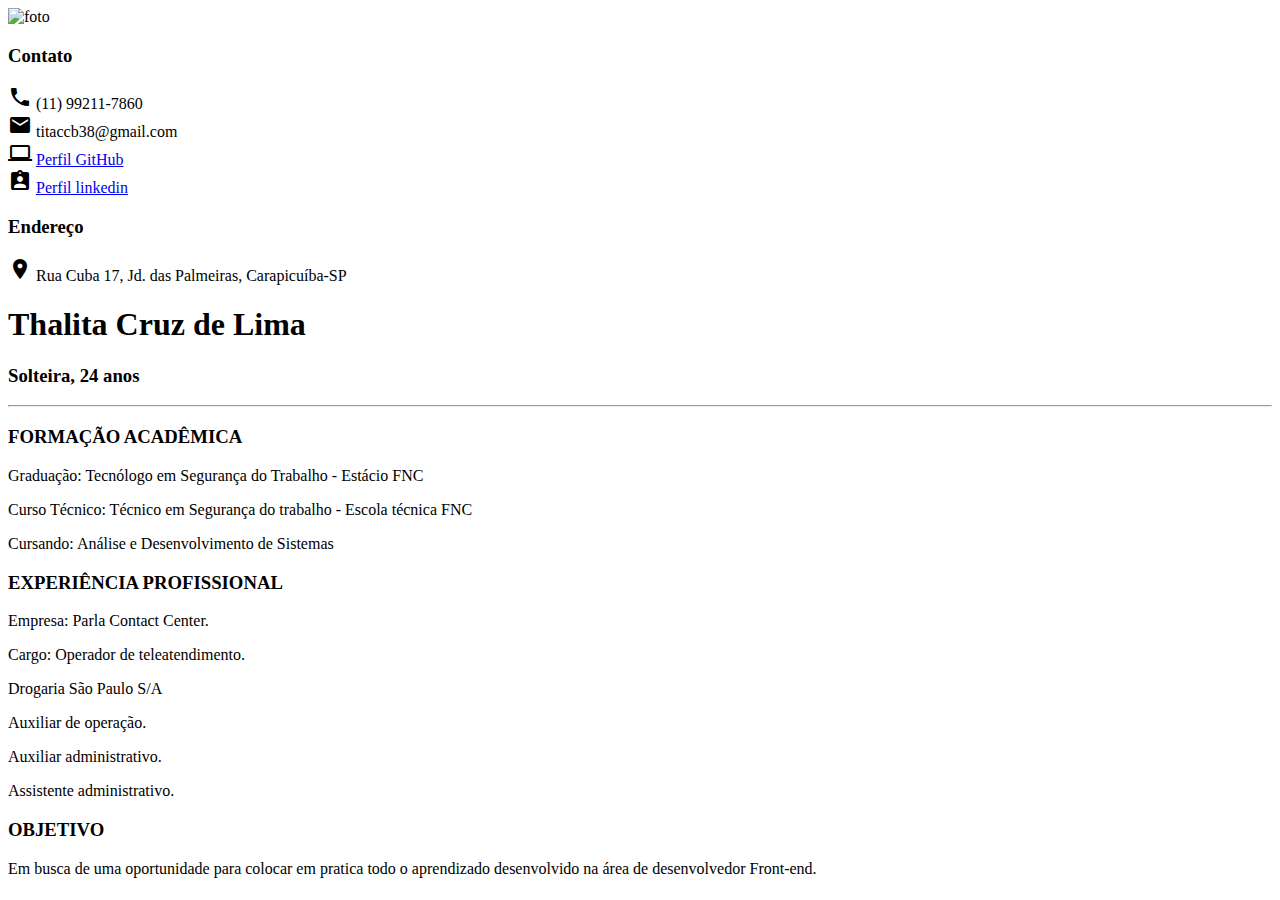
==== curriculo.html @ 1a16dd29 "Subir curriculo" ====
<!DOCTYPE html>
<html lang="en">
<head>
    <meta charset="UTF-8">
    <meta http-equiv="X-UA-Compatible" content="IE=edge">
    <meta name="viewport" content="width=device-width, initial-scale=1.0">
    <link rel="stylesheet" href="curriculo.css">
    <link href="https://fonts.googleapis.com/icon?family=Material+Icons"
      rel="stylesheet">
    <title>Meu curriculo</title>
</head>
<body>
   <div class="Principal">
       <div class="lado_esquerdo">
            <img src="me.jpg" alt="foto" width="150px" 
            height="150px" class="foto_perfil">
            <section>
                <h3 class="titulo_contato">Contato</h3>         
                <div class="bloco_informação">
                     <span class="material-icons icone_branco">call</span>
                     <span class="descrição">(11) 99211-7860</span>
                </div>
                <div class="bloco_informação">
                    <span class="material-icons icone_branco"> email</span>
                    <span class="descrição">titaccb38@gmail.com</span>
                </div>
            <div class="bloco_informação">
                <span class="material-icons icone_branco">computer</span>
                <span class="descrição">
                    <a class="linkedin" href="http://github.com/ThaCruLim" target="blank">Perfil GitHub</a>
                </span>  
            </div>  
            <div class="bloco_informação">
                <span class="material-icons icone_branco">assignment_ind</span>
                <span class="descrição">
                    <a class="linkedin" href="http://www.linkedin.com/in/thalita-lima-1a763720b" target="blank">Perfil linkedin</a>
                </span>  
            </div>  
            </section>
            <section>
                <h3 class="titulo_contato">Endereço</h3>         
                <div class="bloco_informação">
                     <span class="material-icons icone_branco">location_on</span>
                     <span class="descrição">Rua Cuba 17, Jd. das Palmeiras, Carapicuíba-SP</span>
                </div>
                
            </section>
            
       </div>
       <div class="lado_direito">
            <section>
                <h1 class="name">Thalita Cruz de Lima</h1>
                <h3 class="name2">Solteira, 24 anos</h3>
                <hr class="line">
            </section>
        <section>
            <h3 class="sub2">FORMAÇÃO ACADÊMICA</h3>
        <div class="escolaridade">
            <p><LI>Graduação: Tecnólogo em Segurança do Trabalho - Estácio FNC</LI></p>
            <p><li>Curso Técnico: Técnico em Segurança do trabalho - Escola técnica FNC</li></p>
            <p><li>Cursando: Análise e Desenvolvimento de Sistemas</li></p>
        </div>
        </section>
        <section>
            <h3 class="sub2">EXPERIÊNCIA PROFISSIONAL</h3>
            <div class="profissional">
            <LI>Empresa: Parla Contact Center.</LI>
                <p class="sub">Cargo: Operador de teleatendimento.</p>
            <li>Drogaria São Paulo S/A</li>
                <p class="sub">Auxiliar de operação.</p> 
                <p class="sub">Auxiliar administrativo.</p> 
                <p class="sub">Assistente administrativo.</p> 
            </div>
        </section>
        <section>
            <h3 class="sub2">OBJETIVO</h3>
            <div class="profissional">
                <li> Em busca de uma oportunidade para colocar em pratica todo o aprendizado desenvolvido na área de desenvolvedor Front-end.</li>
            </div>
        </section>


       </div>

   </div> 
</body>
</html>
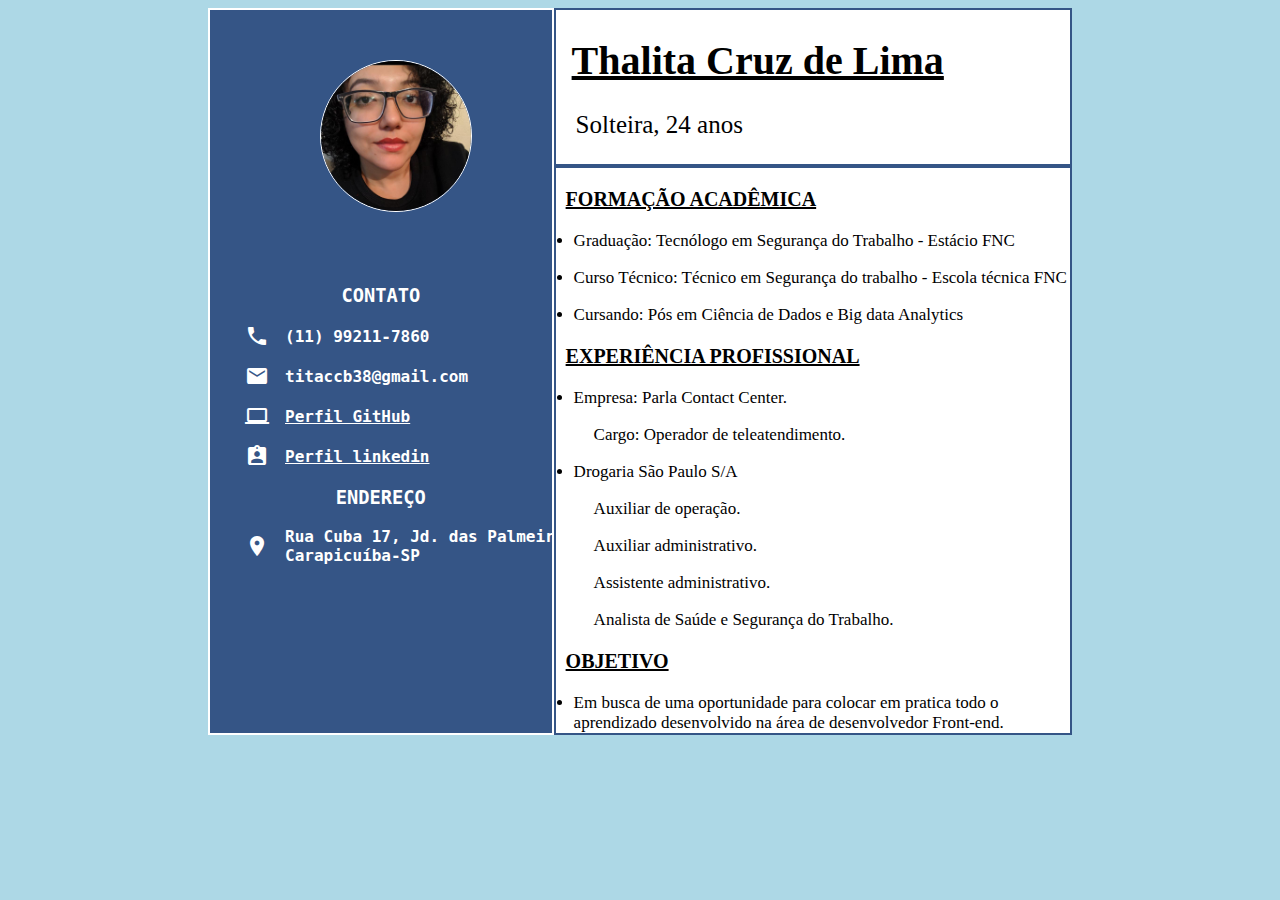
==== commit f37f91e1: "Update curriculo.html" ====
--- a/curriculo.html
+++ b/curriculo.html
@@ -58,7 +58,7 @@
         <div class="escolaridade">
             <p><LI>Graduação: Tecnólogo em Segurança do Trabalho - Estácio FNC</LI></p>
             <p><li>Curso Técnico: Técnico em Segurança do trabalho - Escola técnica FNC</li></p>
-            <p><li>Cursando: Análise e Desenvolvimento de Sistemas</li></p>
+            <p><li>Cursando: Pós em Ciência de Dados e Big data Analytics</li></p>
         </div>
         </section>
         <section>
@@ -70,6 +70,7 @@
                 <p class="sub">Auxiliar de operação.</p> 
                 <p class="sub">Auxiliar administrativo.</p> 
                 <p class="sub">Assistente administrativo.</p> 
+                <p class="sub">Analista de Saúde e Segurança do Trabalho.</p> 
             </div>
         </section>
         <section>
@@ -84,4 +85,4 @@
 
    </div> 
 </body>
-</html>+</html>
--- a/curriculo.css
+++ b/curriculo.css
@@ -0,0 +1,114 @@
+body {
+    background-color: lightblue;
+}
+
+h3{
+    font-family: Adale Mono, monospace;
+}
+
+.Principal{
+background-color: white;
+margin: 0 200px 0 200px;
+height: auto;
+display: grid;
+grid-template-columns: 1fr 60%;
+}
+
+.lado_esquerdo{
+    background-color: #355586;
+    border: 2px solid white;
+}
+
+.lado_direito {
+    border: 2px solid #355586;
+}
+
+
+.foto_perfil{
+    margin: 50px -10px 50px 110px;
+    border-radius: 50%;
+    justify-content: center;
+    border: 1px solid white;
+}
+
+.titulo_contato{
+    color: white;
+    text-align: center;
+    text-transform: uppercase;
+}
+
+.material-icons.icone_branco{
+    color: white;
+}
+
+.bloco_informação{
+display: flex;
+flex-direction: row;
+margin-left: 35px;
+margin-bottom: 16px;
+width: 100%;
+align-items: center;
+}
+
+.descrição{
+    font-size: 16px;
+    color: white;
+    font-weight: 600;
+    font-family: adele mono, monospace;
+    margin-left: 16px;
+}
+
+.name{
+    font-size: 40px;
+    color: black;
+    font-weight: 600;
+    font-family: 'Times New Roman', Times, serif;
+    margin-left: 16px;
+    text-decoration: underline;
+}
+
+.name2{
+    font-size: 25px;
+    color: black;
+    font-weight: 200;
+    font-family: 'Times New Roman', Times, serif;
+    margin-left: 20px;
+}
+
+.line{
+    color: #355586;
+    border: 2px solid;
+}
+
+.linkedin{
+    color: white;
+}
+
+.sub{
+    margin-left: 20px;
+}
+
+.escolaridade{
+    font-size: 17px;
+    color: black;
+    font-weight: 300;
+    font-family: 'Times New Roman', Times, serif;
+    margin-left: 18px;
+}
+
+.profissional{
+    font-size: 17px;
+    color: black;
+    font-weight: 300;
+    font-family: 'Times New Roman', Times, serif;
+    margin-left: 18px;
+}
+
+.sub2{
+    font-size: 20px;
+    color: black;
+    font-weight: 600;
+    font-family: 'Times New Roman', Times, serif;
+    margin-left: 10px;
+    text-decoration: underline;
+}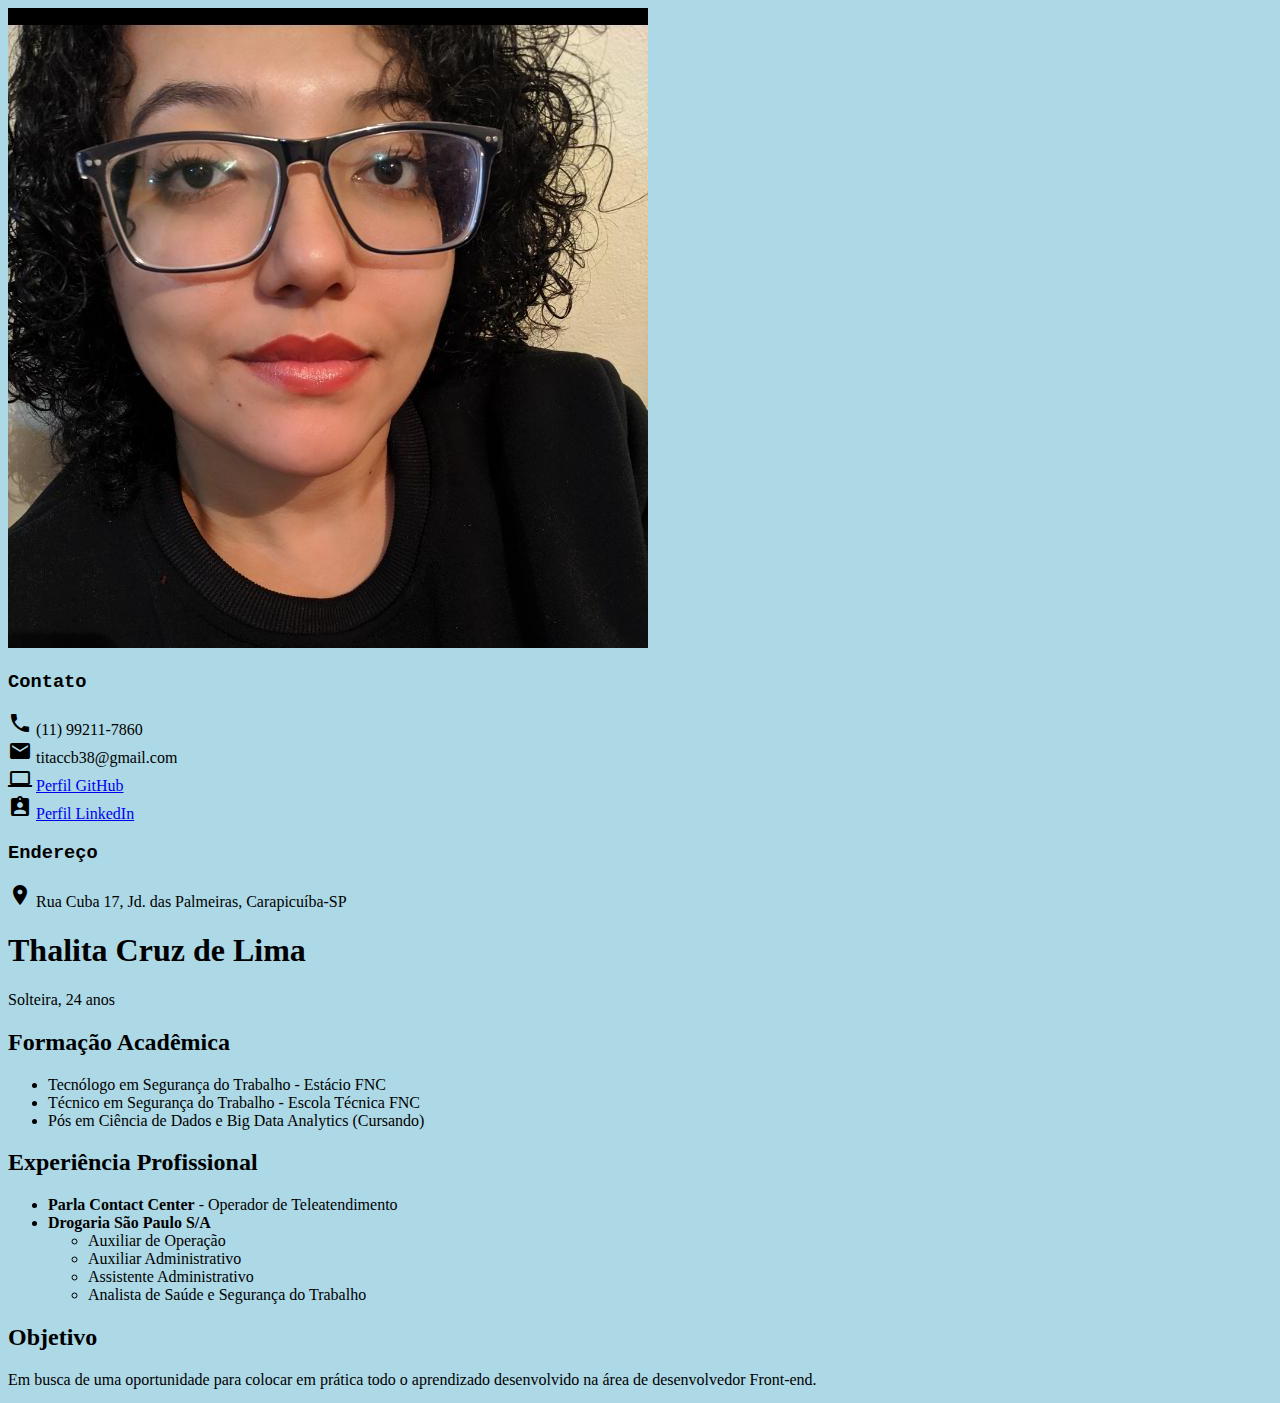
==== commit 15ce58e0: "Update curriculo.html" ====
--- a/curriculo.html
+++ b/curriculo.html
@@ -5,84 +5,76 @@
     <meta http-equiv="X-UA-Compatible" content="IE=edge">
     <meta name="viewport" content="width=device-width, initial-scale=1.0">
     <link rel="stylesheet" href="curriculo.css">
-    <link href="https://fonts.googleapis.com/icon?family=Material+Icons"
-      rel="stylesheet">
-    <title>Meu curriculo</title>
+    <link href="https://fonts.googleapis.com/css2?family=Roboto:wght@400;700&family=Poppins:wght@300;500;700&display=swap" rel="stylesheet">
+    <link href="https://fonts.googleapis.com/icon?family=Material+Icons" rel="stylesheet">
+    <title>Currículo Profissional</title>
 </head>
 <body>
-   <div class="Principal">
-       <div class="lado_esquerdo">
-            <img src="me.jpg" alt="foto" width="150px" 
-            height="150px" class="foto_perfil">
+    <div class="container">
+        <div class="sidebar">
+            <img src="me.jpg" alt="Foto de perfil" class="foto-perfil">
+            <section class="contato">
+                <h3>Contato</h3>
+                <div class="info">
+                    <span class="material-icons">call</span>
+                    <span>(11) 99211-7860</span>
+                </div>
+                <div class="info">
+                    <span class="material-icons">email</span>
+                    <span>titaccb38@gmail.com</span>
+                </div>
+                <div class="info">
+                    <span class="material-icons">computer</span>
+                    <a href="http://github.com/ThaCruLim" target="_blank">Perfil GitHub</a>
+                </div>
+                <div class="info">
+                    <span class="material-icons">assignment_ind</span>
+                    <a href="http://www.linkedin.com/in/thalita-lima-1a763720b" target="_blank">Perfil LinkedIn</a>
+                </div>
+            </section>
+            <section class="endereco">
+                <h3>Endereço</h3>
+                <div class="info">
+                    <span class="material-icons">location_on</span>
+                    <span>Rua Cuba 17, Jd. das Palmeiras, Carapicuíba-SP</span>
+                </div>
+            </section>
+        </div>
+        <div class="conteudo">
+            <header>
+                <h1>Thalita Cruz de Lima</h1>
+                <p>Solteira, 24 anos</p>
+            </header>
             <section>
-                <h3 class="titulo_contato">Contato</h3>         
-                <div class="bloco_informação">
-                     <span class="material-icons icone_branco">call</span>
-                     <span class="descrição">(11) 99211-7860</span>
-                </div>
-                <div class="bloco_informação">
-                    <span class="material-icons icone_branco"> email</span>
-                    <span class="descrição">titaccb38@gmail.com</span>
-                </div>
-            <div class="bloco_informação">
-                <span class="material-icons icone_branco">computer</span>
-                <span class="descrição">
-                    <a class="linkedin" href="http://github.com/ThaCruLim" target="blank">Perfil GitHub</a>
-                </span>  
-            </div>  
-            <div class="bloco_informação">
-                <span class="material-icons icone_branco">assignment_ind</span>
-                <span class="descrição">
-                    <a class="linkedin" href="http://www.linkedin.com/in/thalita-lima-1a763720b" target="blank">Perfil linkedin</a>
-                </span>  
-            </div>  
+                <h2>Formação Acadêmica</h2>
+                <ul>
+                    <li>Tecnólogo em Segurança do Trabalho - Estácio FNC</li>
+                    <li>Técnico em Segurança do Trabalho - Escola Técnica FNC</li>
+                    <li>Pós em Ciência de Dados e Big Data Analytics (Cursando)</li>
+                </ul>
             </section>
             <section>
-                <h3 class="titulo_contato">Endereço</h3>         
-                <div class="bloco_informação">
-                     <span class="material-icons icone_branco">location_on</span>
-                     <span class="descrição">Rua Cuba 17, Jd. das Palmeiras, Carapicuíba-SP</span>
-                </div>
-                
+                <h2>Experiência Profissional</h2>
+                <ul>
+                    <li>
+                        <strong>Parla Contact Center</strong> - Operador de Teleatendimento
+                    </li>
+                    <li>
+                        <strong>Drogaria São Paulo S/A</strong>
+                        <ul>
+                            <li>Auxiliar de Operação</li>
+                            <li>Auxiliar Administrativo</li>
+                            <li>Assistente Administrativo</li>
+                            <li>Analista de Saúde e Segurança do Trabalho</li>
+                        </ul>
+                    </li>
+                </ul>
             </section>
-            
-       </div>
-       <div class="lado_direito">
             <section>
-                <h1 class="name">Thalita Cruz de Lima</h1>
-                <h3 class="name2">Solteira, 24 anos</h3>
-                <hr class="line">
+                <h2>Objetivo</h2>
+                <p>Em busca de uma oportunidade para colocar em prática todo o aprendizado desenvolvido na área de desenvolvedor Front-end.</p>
             </section>
-        <section>
-            <h3 class="sub2">FORMAÇÃO ACADÊMICA</h3>
-        <div class="escolaridade">
-            <p><LI>Graduação: Tecnólogo em Segurança do Trabalho - Estácio FNC</LI></p>
-            <p><li>Curso Técnico: Técnico em Segurança do trabalho - Escola técnica FNC</li></p>
-            <p><li>Cursando: Pós em Ciência de Dados e Big data Analytics</li></p>
         </div>
-        </section>
-        <section>
-            <h3 class="sub2">EXPERIÊNCIA PROFISSIONAL</h3>
-            <div class="profissional">
-            <LI>Empresa: Parla Contact Center.</LI>
-                <p class="sub">Cargo: Operador de teleatendimento.</p>
-            <li>Drogaria São Paulo S/A</li>
-                <p class="sub">Auxiliar de operação.</p> 
-                <p class="sub">Auxiliar administrativo.</p> 
-                <p class="sub">Assistente administrativo.</p> 
-                <p class="sub">Analista de Saúde e Segurança do Trabalho.</p> 
-            </div>
-        </section>
-        <section>
-            <h3 class="sub2">OBJETIVO</h3>
-            <div class="profissional">
-                <li> Em busca de uma oportunidade para colocar em pratica todo o aprendizado desenvolvido na área de desenvolvedor Front-end.</li>
-            </div>
-        </section>
-
-
-       </div>
-
-   </div> 
+    </div>
 </body>
 </html>
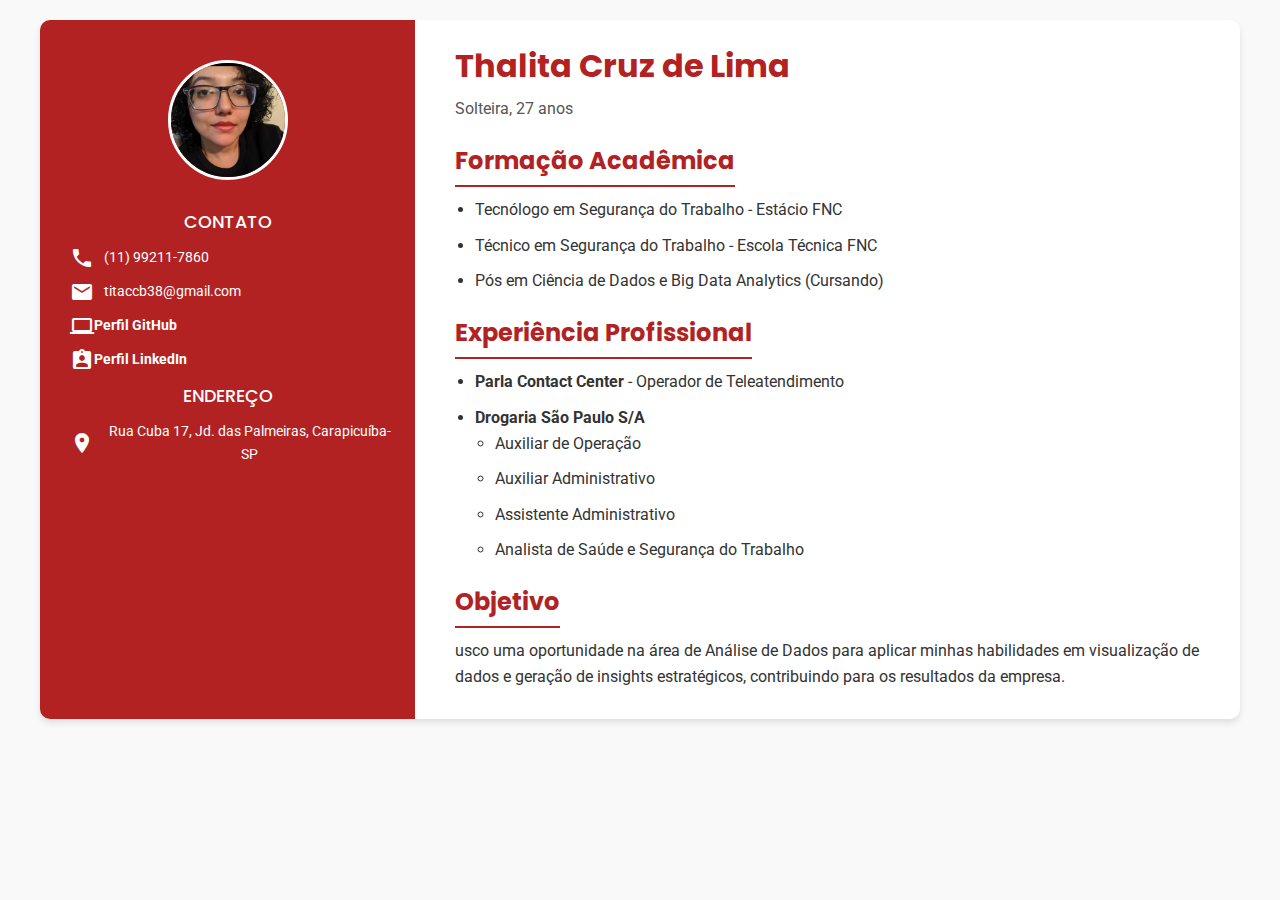
==== commit 2d6f56b6: "Update curriculo.html" ====
--- a/curriculo.html
+++ b/curriculo.html
@@ -43,7 +43,7 @@
         <div class="conteudo">
             <header>
                 <h1>Thalita Cruz de Lima</h1>
-                <p>Solteira, 24 anos</p>
+                <p>Solteira, 27 anos</p>
             </header>
             <section>
                 <h2>Formação Acadêmica</h2>
@@ -72,7 +72,7 @@
             </section>
             <section>
                 <h2>Objetivo</h2>
-                <p>Em busca de uma oportunidade para colocar em prática todo o aprendizado desenvolvido na área de desenvolvedor Front-end.</p>
+                <p>usco uma oportunidade na área de Análise de Dados para aplicar minhas habilidades em visualização de dados e geração de insights estratégicos, contribuindo para os resultados da empresa.</p>
             </section>
         </div>
     </div>
--- a/curriculo.css
+++ b/curriculo.css
@@ -1,114 +1,129 @@
-body {
-    background-color: lightblue;
+/* Reset básico */
+* {
+    margin: 0;
+    padding: 0;
+    box-sizing: border-box;
 }
 
-h3{
-    font-family: Adale Mono, monospace;
+body {
+    font-family: 'Roboto', sans-serif;
+    background-color: #f9f9f9;
+    color: #333;
+    line-height: 1.6;
 }
 
-.Principal{
-background-color: white;
-margin: 0 200px 0 200px;
-height: auto;
-display: grid;
-grid-template-columns: 1fr 60%;
+/* Layout geral */
+.container {
+    display: flex;
+    flex-wrap: wrap;
+    max-width: 1200px;
+    margin: 20px auto;
+    background: white;
+    box-shadow: 0 4px 6px rgba(0, 0, 0, 0.1);
+    border-radius: 10px;
+    overflow: hidden;
 }
 
-.lado_esquerdo{
-    background-color: #355586;
-    border: 2px solid white;
+.sidebar {
+    background: #b22222; /* Cor vermelho forte */
+    color: white;
+    flex: 1 1 300px;
+    padding: 20px;
+    text-align: center;
 }
 
-.lado_direito {
-    border: 2px solid #355586;
+.foto-perfil {
+    width: 120px;
+    height: 120px;
+    border-radius: 50%;
+    margin: 20px auto;
+    border: 3px solid white;
 }
 
-
-.foto_perfil{
-    margin: 50px -10px 50px 110px;
-    border-radius: 50%;
-    justify-content: center;
-    border: 1px solid white;
-}
-
-.titulo_contato{
-    color: white;
-    text-align: center;
+h3 {
+    font-family: 'Poppins', sans-serif;
+    margin-bottom: 10px;
     text-transform: uppercase;
-}
-
-.material-icons.icone_branco{
+    font-weight: 500;
+    font-size: 1.1rem;
     color: white;
 }
 
-.bloco_informação{
-display: flex;
-flex-direction: row;
-margin-left: 35px;
-margin-bottom: 16px;
-width: 100%;
-align-items: center;
+.info {
+    display: flex;
+    align-items: center;
+    margin-bottom: 10px;
+    font-size: 0.9rem;
+    color: white;
 }
 
-.descrição{
-    font-size: 16px;
-    color: white;
-    font-weight: 600;
-    font-family: adele mono, monospace;
-    margin-left: 16px;
+.info span {
+    margin-left: 10px;
 }
 
-.name{
-    font-size: 40px;
-    color: black;
-    font-weight: 600;
-    font-family: 'Times New Roman', Times, serif;
-    margin-left: 16px;
+.info a {
+    color: white;
+    text-decoration: none;
+    font-weight: bold;
+}
+
+.info a:hover {
     text-decoration: underline;
 }
 
-.name2{
-    font-size: 25px;
-    color: black;
-    font-weight: 200;
-    font-family: 'Times New Roman', Times, serif;
-    margin-left: 20px;
+.conteudo {
+    flex: 3 1 600px;
+    padding: 20px 40px;
 }
 
-.line{
-    color: #355586;
-    border: 2px solid;
+header h1 {
+    font-family: 'Poppins', sans-serif;
+    font-size: 2rem;
+    margin-bottom: 5px;
+    color: #b22222; /* Cor vermelho */
 }
 
-.linkedin{
-    color: white;
+header p {
+    font-size: 1rem;
+    color: #555;
+    margin-bottom: 20px;
 }
 
-.sub{
-    margin-left: 20px;
+h2 {
+    font-family: 'Poppins', sans-serif;
+    font-size: 1.5rem;
+    margin-bottom: 10px;
+    border-bottom: 2px solid #b22222; /* Cor vermelho */
+    display: inline-block;
+    padding-bottom: 5px;
+    color: #b22222;
 }
 
-.escolaridade{
-    font-size: 17px;
-    color: black;
-    font-weight: 300;
-    font-family: 'Times New Roman', Times, serif;
-    margin-left: 18px;
+ul {
+    margin-left: 20px;
+    margin-bottom: 20px;
 }
 
-.profissional{
-    font-size: 17px;
-    color: black;
-    font-weight: 300;
-    font-family: 'Times New Roman', Times, serif;
-    margin-left: 18px;
+ul li {
+    margin-bottom: 10px;
 }
 
-.sub2{
-    font-size: 20px;
-    color: black;
-    font-weight: 600;
-    font-family: 'Times New Roman', Times, serif;
-    margin-left: 10px;
-    text-decoration: underline;
-}+p {
+    margin-bottom: 10px;
+}
+
+/* Responsividade */
+@media (max-width: 768px) {
+    .container {
+        flex-direction: column;
+    }
+
+    .sidebar {
+        text-align: left;
+        padding: 20px;
+    }
+
+    .conteudo {
+        padding: 20px;
+    }
+}
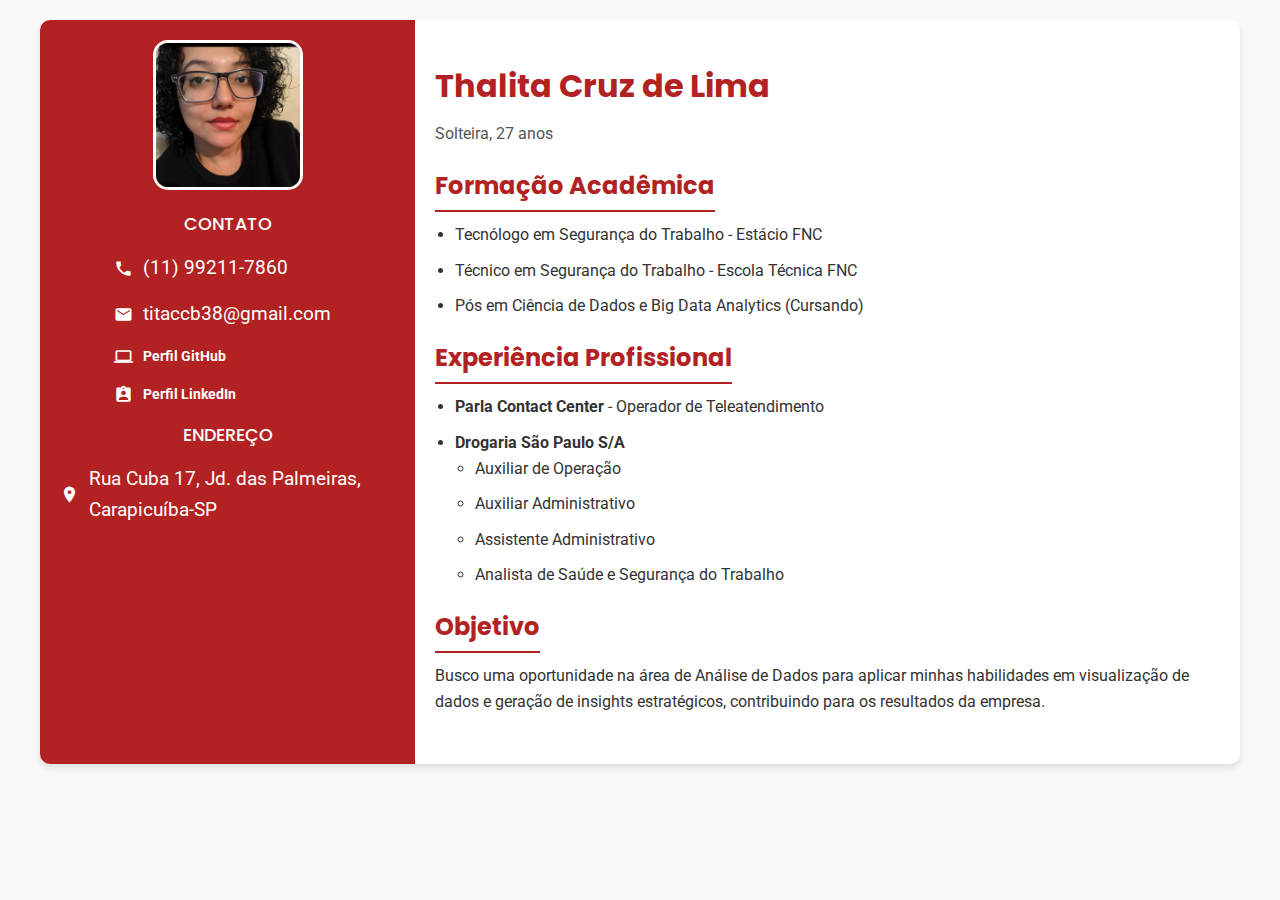
==== commit afe2e384: "Update curriculo.html" ====
--- a/curriculo.html
+++ b/curriculo.html
@@ -72,7 +72,7 @@
             </section>
             <section>
                 <h2>Objetivo</h2>
-                <p>usco uma oportunidade na área de Análise de Dados para aplicar minhas habilidades em visualização de dados e geração de insights estratégicos, contribuindo para os resultados da empresa.</p>
+                <p>Busco uma oportunidade na área de Análise de Dados para aplicar minhas habilidades em visualização de dados e geração de insights estratégicos, contribuindo para os resultados da empresa.</p>
             </section>
         </div>
     </div>
--- a/curriculo.css
+++ b/curriculo.css
@@ -25,40 +25,46 @@
 }
 
 .sidebar {
-    background: #b22222; /* Cor vermelho forte */
+    background: #b22222; /* Vermelho forte */
     color: white;
     flex: 1 1 300px;
     padding: 20px;
-    text-align: center;
+    display: flex;
+    flex-direction: column;
+    align-items: center;
 }
 
 .foto-perfil {
-    width: 120px;
-    height: 120px;
-    border-radius: 50%;
-    margin: 20px auto;
+    width: 150px;
+    height: 150px;
+    border-radius: 10%; /* Quadrado com bordas levemente arredondadas */
     border: 3px solid white;
+    margin-bottom: 20px;
+    object-fit: cover; /* Ajusta a imagem para caber no quadrado */
 }
 
 h3 {
     font-family: 'Poppins', sans-serif;
-    margin-bottom: 10px;
+    margin-bottom: 15px;
     text-transform: uppercase;
     font-weight: 500;
     font-size: 1.1rem;
-    color: white;
+    text-align: center;
 }
 
 .info {
     display: flex;
     align-items: center;
-    margin-bottom: 10px;
+    margin-bottom: 15px;
     font-size: 0.9rem;
     color: white;
+    text-align: left;
+    width: 100%;
 }
 
 .info span {
-    margin-left: 10px;
+    margin-right: 10px;
+    font-size: 1.2rem;
 }
 
 .info a {
@@ -71,16 +77,22 @@
     text-decoration: underline;
 }
 
+hr {
+    width: 80%;
+    border: 0.5px solid white;
+    margin: 20px 0;
+}
+
 .conteudo {
     flex: 3 1 600px;
-    padding: 20px 40px;
+    padding: 40px 20px;
 }
 
 header h1 {
     font-family: 'Poppins', sans-serif;
     font-size: 2rem;
-    margin-bottom: 5px;
-    color: #b22222; /* Cor vermelho */
+    margin-bottom: 10px;
+    color: #b22222; /* Vermelho */
 }
 
 header p {
@@ -93,7 +105,7 @@
     font-family: 'Poppins', sans-serif;
     font-size: 1.5rem;
     margin-bottom: 10px;
-    border-bottom: 2px solid #b22222; /* Cor vermelho */
+    border-bottom: 2px solid #b22222;
     display: inline-block;
     padding-bottom: 5px;
     color: #b22222;
